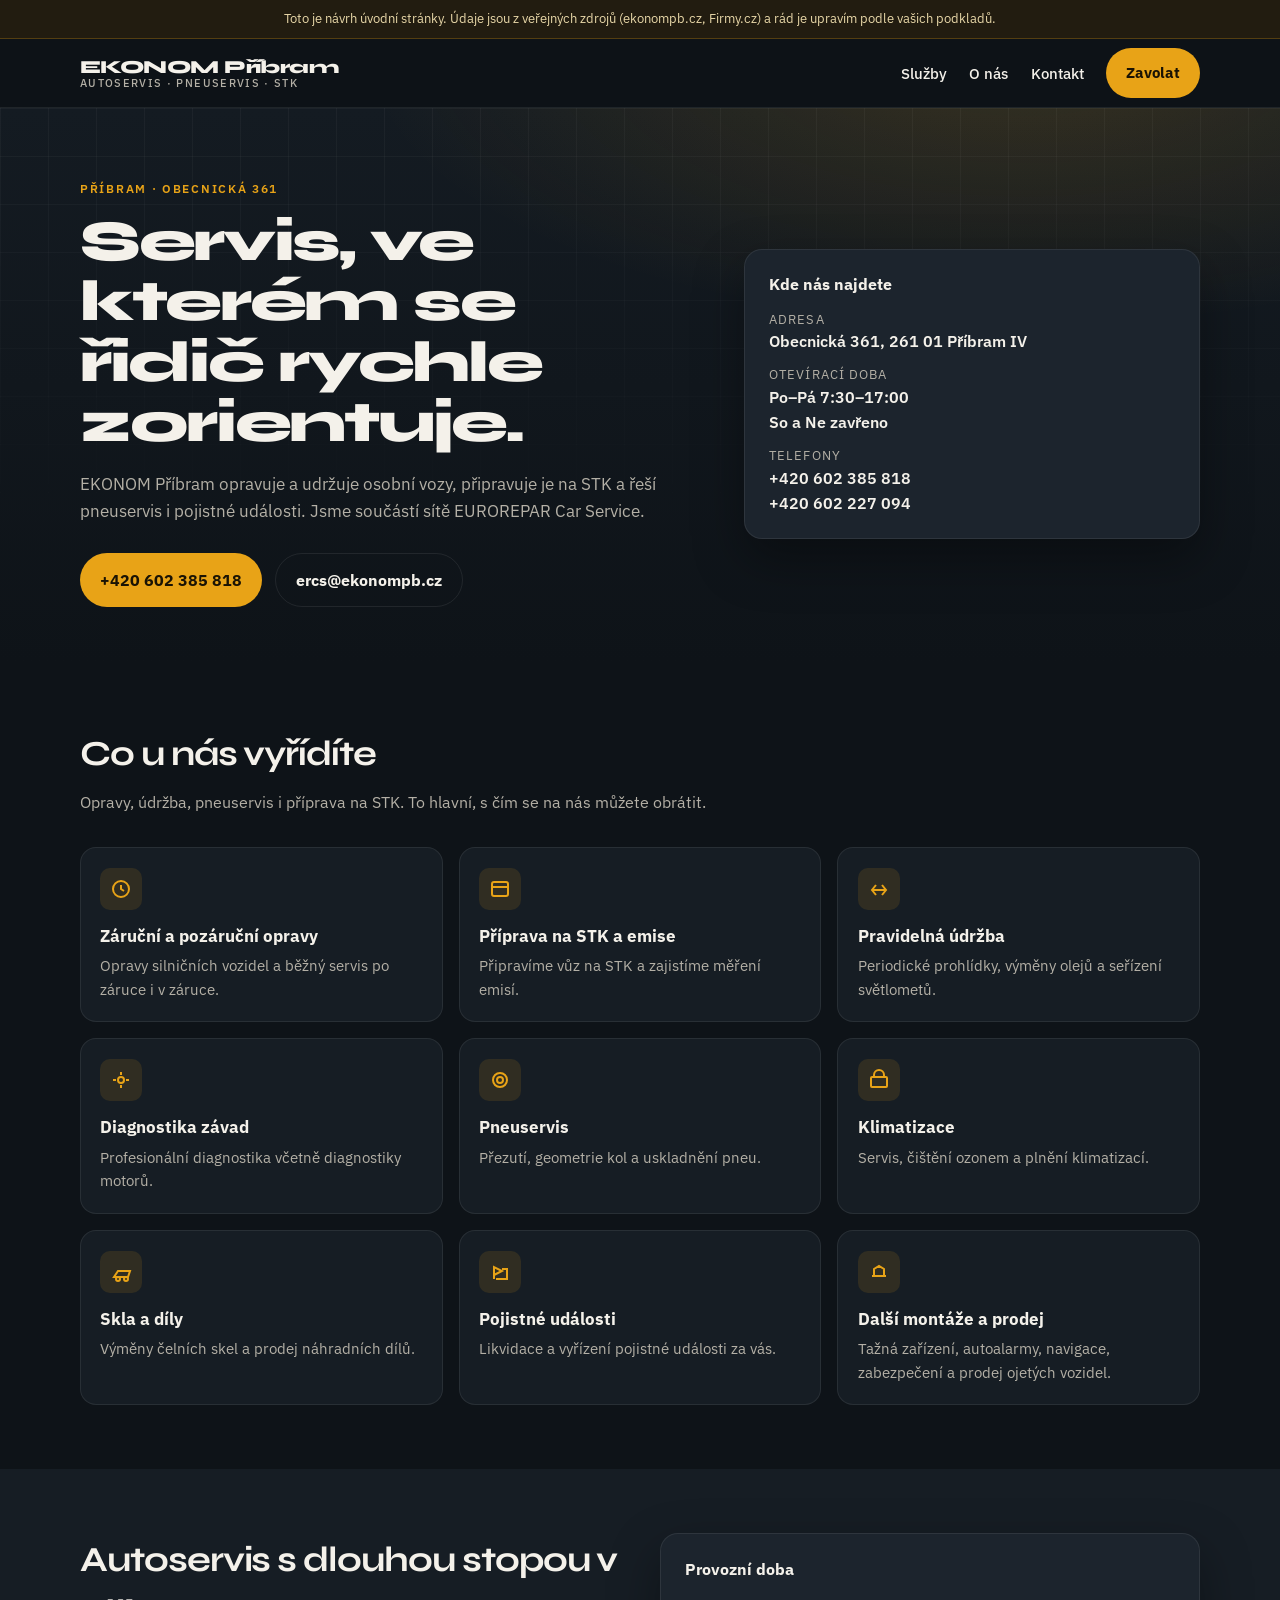
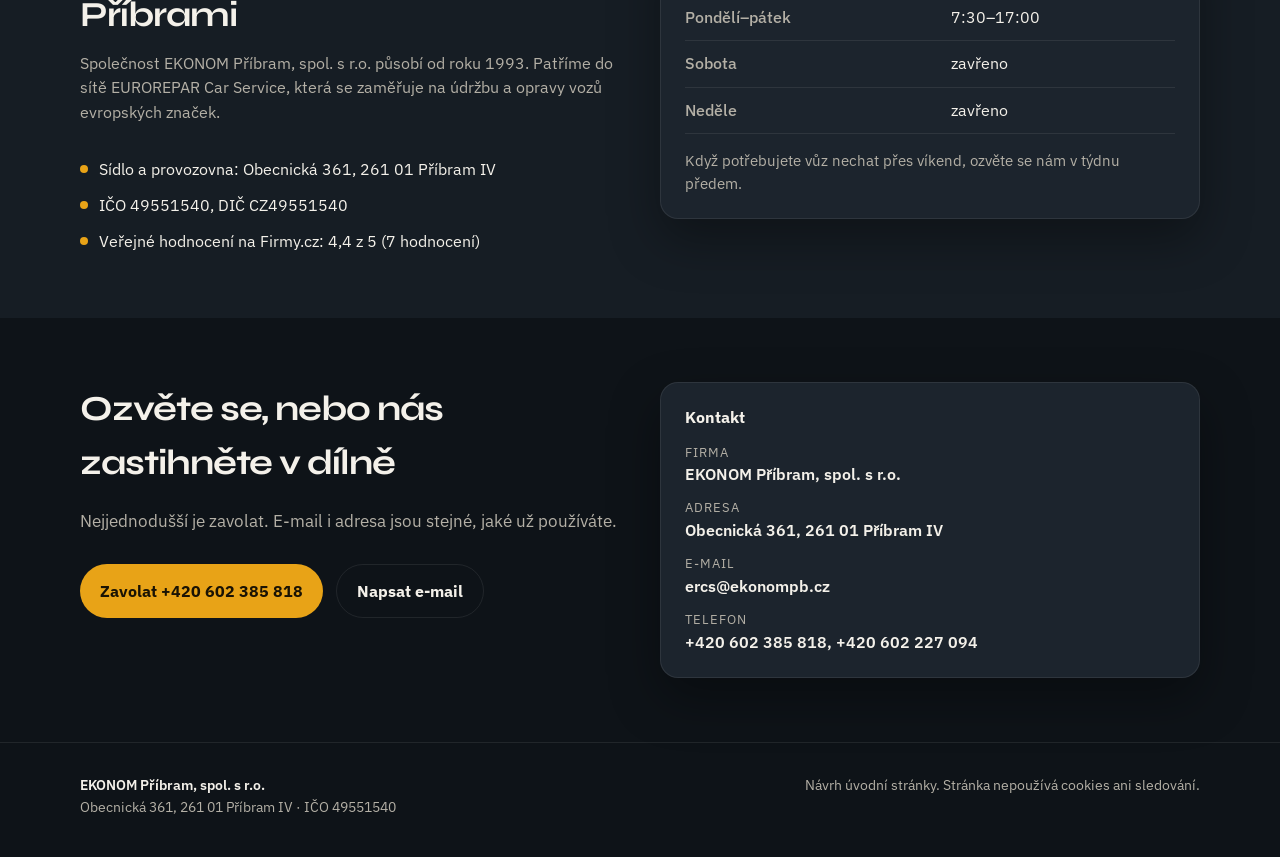
==== ukazka-ekonom/index.html @ 4148c6f1 "Přidány ukázkové úvodní stránky pro EKONOM Příbram, Zmrzlinu U Šutráku a cukrárnu U Marcely." ====
<!DOCTYPE html>
<html lang="cs">
<head>
  <meta charset="utf-8">
  <meta name="viewport" content="width=device-width, initial-scale=1">
  <meta name="robots" content="noindex, nofollow">
  <meta name="description" content="EKONOM Příbram, spol. s r.o. — autoservis, pneuservis a příprava na STK v Příbrami. Součást sítě EUROREPAR Car Service.">
  <title>EKONOM Příbram — autoservis a pneuservis</title>
  <link rel="icon" href="data:image/svg+xml,%3Csvg xmlns='http://www.w3.org/2000/svg' viewBox='0 0 32 32'%3E%3Crect width='32' height='32' rx='6' fill='%23101418'/%3E%3Cpath d='M8 20h16l-2-7H10l-2 7zm6-11h4v3h-4z' fill='%23e8a317'/%3E%3C/svg%3E">
  <link rel="preconnect" href="https://fonts.googleapis.com">
  <link rel="preconnect" href="https://fonts.gstatic.com" crossorigin>
  <link href="https://fonts.googleapis.com/css2?family=IBM+Plex+Sans:wght@400;500;600;700&family=Syne:wght@600;700;800&display=swap" rel="stylesheet">
  <style>
    :root {
      --bg: #0e1318;
      --bg-2: #161d24;
      --card: #1c242d;
      --line: rgba(255,255,255,.08);
      --text: #f4f1ea;
      --muted: #b4b0a6;
      --accent: #e8a317;
      --accent-ink: #1a1304;
      --ok: #8fcdb0;
      --radius: 18px;
      --shadow: 0 20px 50px rgba(0,0,0,.35);
    }
    * { box-sizing: border-box; margin: 0; padding: 0; }
    html { scroll-behavior: smooth; }
    body {
      font-family: "IBM Plex Sans", system-ui, sans-serif;
      background: var(--bg);
      color: var(--text);
      line-height: 1.55;
      min-height: 100vh;
    }
    img, svg { display: block; max-width: 100%; }
    a { color: var(--accent); }
    .wrap { width: min(1120px, calc(100% - 32px)); margin-inline: auto; }
    .note {
      background: #221c10;
      color: #e8d7a8;
      font-size: .82rem;
      text-align: center;
      padding: .55rem 1rem;
      border-bottom: 1px solid rgba(232,163,23,.25);
    }
    header {
      position: sticky; top: 0; z-index: 20;
      background: rgba(14,19,24,.92);
      backdrop-filter: blur(12px);
      border-bottom: 1px solid var(--line);
    }
    .head {
      display: flex; align-items: center; justify-content: space-between;
      gap: 1rem; min-height: 68px;
    }
    .logo {
      color: var(--text); text-decoration: none; font-family: Syne, sans-serif;
      font-weight: 800; letter-spacing: -.03em; font-size: 1.15rem; line-height: 1.1;
    }
    .logo span { display: block; font-family: "IBM Plex Sans", sans-serif; font-weight: 500; font-size: .7rem; letter-spacing: .12em; text-transform: uppercase; color: var(--muted); }
    #nav-toggle { position: absolute; width: 1px; height: 1px; overflow: hidden; clip: rect(0 0 0 0); }
    .burger {
      display: none; width: 44px; height: 44px; place-items: center; cursor: pointer;
      border: 1px solid var(--line); border-radius: 10px;
    }
    .burger i, .burger i::before, .burger i::after {
      display: block; width: 18px; height: 2px; background: var(--text); position: relative; border-radius: 1px;
    }
    .burger i::before, .burger i::after { content: ""; position: absolute; left: 0; }
    .burger i::before { top: -6px; } .burger i::after { top: 6px; }
    nav ul { display: flex; gap: 1.4rem; list-style: none; align-items: center; }
    nav a { color: var(--text); text-decoration: none; font-weight: 500; font-size: .95rem; }
    nav a:hover, nav a:focus-visible { color: var(--accent); }
    .btn {
      display: inline-flex; align-items: center; justify-content: center;
      background: var(--accent); color: var(--accent-ink); font-weight: 700;
      text-decoration: none; border-radius: 999px; padding: .85rem 1.25rem;
      min-height: 44px;
    }
    .btn:hover { filter: brightness(1.05); }
    .btn-ghost {
      background: transparent; color: var(--text);
      border: 1px solid var(--line);
    }
    .hero {
      position: relative; overflow: hidden;
      padding: 4.5rem 0 3.5rem;
      background:
        radial-gradient(1200px 500px at 80% -10%, rgba(232,163,23,.16), transparent 55%),
        linear-gradient(180deg, #141b22, var(--bg));
    }
    .hero::before {
      content: ""; position: absolute; inset: 0;
      background-image: linear-gradient(var(--line) 1px, transparent 1px), linear-gradient(90deg, var(--line) 1px, transparent 1px);
      background-size: 48px 48px; mask-image: linear-gradient(180deg, rgba(0,0,0,.5), transparent 80%);
      pointer-events: none;
    }
    .hero-grid { display: grid; grid-template-columns: 1.15fr .85fr; gap: 3rem; align-items: center; position: relative; }
    .kicker { color: var(--accent); font-weight: 600; letter-spacing: .14em; text-transform: uppercase; font-size: .76rem; margin-bottom: .8rem; }
    h1 { font-family: Syne, sans-serif; font-weight: 800; font-size: clamp(2.1rem, 5vw, 3.6rem); letter-spacing: -.04em; line-height: 1.05; }
    .lead { margin: 1.1rem 0 1.8rem; color: var(--muted); font-size: 1.08rem; max-width: 38rem; }
    .hero-cta { display: flex; flex-wrap: wrap; gap: .8rem; }
    .panel {
      background: var(--card); border: 1px solid var(--line); border-radius: var(--radius);
      padding: 1.4rem 1.5rem; box-shadow: var(--shadow);
    }
    .panel h2 { font-size: 1rem; margin-bottom: .8rem; }
    .panel dl { display: grid; gap: .7rem; }
    .panel dt { color: var(--muted); font-size: .8rem; text-transform: uppercase; letter-spacing: .08em; }
    .panel dd { font-weight: 600; }
    .panel a { color: var(--text); text-decoration: none; }
    .panel a:hover { color: var(--accent); }
    section { padding: 4rem 0; }
    .sec-title { font-family: Syne, sans-serif; font-size: clamp(1.6rem, 3vw, 2.2rem); letter-spacing: -.03em; margin-bottom: .5rem; }
    .sec-intro { color: var(--muted); max-width: 40rem; margin-bottom: 2rem; }
    .cards { display: grid; grid-template-columns: repeat(3, 1fr); gap: 1rem; }
    .card {
      background: var(--bg-2); border: 1px solid var(--line); border-radius: 16px; padding: 1.25rem 1.2rem;
    }
    .card h3 { font-size: 1.05rem; margin-bottom: .35rem; }
    .card p { color: var(--muted); font-size: .95rem; }
    .icon {
      width: 42px; height: 42px; border-radius: 10px; margin-bottom: .8rem;
      display: grid; place-items: center; background: rgba(232,163,23,.12); color: var(--accent);
    }
    .split { display: grid; grid-template-columns: 1fr 1fr; gap: 2.5rem; align-items: start; }
    .facts { list-style: none; display: grid; gap: .7rem; margin-top: 1.2rem; }
    .facts li { display: flex; gap: .7rem; align-items: flex-start; }
    .facts li::before { content: ""; width: 8px; height: 8px; margin-top: .5rem; border-radius: 50%; background: var(--accent); flex: none; }
    .hours { width: 100%; border-collapse: collapse; }
    .hours th, .hours td { text-align: left; padding: .65rem 0; border-bottom: 1px solid var(--line); }
    .hours th { font-weight: 500; color: var(--muted); }
    footer { border-top: 1px solid var(--line); padding: 2rem 0 2.4rem; color: var(--muted); font-size: .88rem; }
    footer strong { color: var(--text); font-weight: 600; }
    .foot { display: flex; flex-wrap: wrap; justify-content: space-between; gap: 1rem; }
    @media (max-width: 840px) {
      .hero-grid, .cards, .split { grid-template-columns: 1fr; }
      .burger { display: grid; }
      nav {
        display: none; position: absolute; left: 0; right: 0; top: 68px;
        background: #12181e; border-bottom: 1px solid var(--line); padding: 1rem 16px 1.2rem;
      }
      nav ul { flex-direction: column; align-items: stretch; gap: .4rem; }
      nav a { display: block; padding: .7rem .4rem; }
      #nav-toggle:checked ~ nav { display: block; }
      .hero { padding: 2.6rem 0 2.2rem; }
    }
    @media (prefers-reduced-motion: reduce) { html { scroll-behavior: auto; } }
  </style>
</head>
<body>
  <p class="note">Toto je návrh úvodní stránky. Údaje jsou z veřejných zdrojů (ekonompb.cz, Firmy.cz) a rád je upravím podle vašich podkladů.</p>
  <header>
    <div class="wrap head">
      <a class="logo" href="#uvod">EKONOM Příbram<span>Autoservis · Pneuservis · STK</span></a>
      <input type="checkbox" id="nav-toggle">
      <label class="burger" for="nav-toggle" aria-label="Otevřít menu"><i></i></label>
      <nav aria-label="Hlavní menu">
        <ul>
          <li><a href="#sluzby">Služby</a></li>
          <li><a href="#o-nas">O nás</a></li>
          <li><a href="#kontakt">Kontakt</a></li>
          <li><a class="btn" href="tel:+420602385818">Zavolat</a></li>
        </ul>
      </nav>
    </div>
  </header>

  <main>
    <section class="hero" id="uvod">
      <div class="wrap hero-grid">
        <div>
          <p class="kicker">Příbram · Obecnická 361</p>
          <h1>Servis, ve kterém se řidič rychle zorientuje.</h1>
          <p class="lead">EKONOM Příbram opravuje a udržuje osobní vozy, připravuje je na STK a řeší pneuservis i pojistné události. Jsme součástí sítě EUROREPAR Car Service.</p>
          <div class="hero-cta">
            <a class="btn" href="tel:+420602385818">+420 602 385 818</a>
            <a class="btn btn-ghost" href="mailto:ercs@ekonompb.cz">ercs@ekonompb.cz</a>
          </div>
        </div>
        <aside class="panel" aria-label="Rychlý kontakt">
          <h2>Kde nás najdete</h2>
          <dl>
            <div>
              <dt>Adresa</dt>
              <dd><a href="https://mapy.cz/zakladni?q=Obecnick%C3%A1%20361%2C%20261%2001%20P%C5%99%C3%ADbram" rel="noopener noreferrer" target="_blank">Obecnická 361, 261 01 Příbram IV</a></dd>
            </div>
            <div>
              <dt>Otevírací doba</dt>
              <dd>Po–Pá 7:30–17:00<br>So a Ne zavřeno</dd>
            </div>
            <div>
              <dt>Telefony</dt>
              <dd><a href="tel:+420602385818">+420 602 385 818</a><br><a href="tel:+420602227094">+420 602 227 094</a></dd>
            </div>
          </dl>
        </aside>
      </div>
    </section>

    <section id="sluzby">
      <div class="wrap">
        <h2 class="sec-title">Co u nás vyřídíte</h2>
        <p class="sec-intro">Opravy, údržba, pneuservis i příprava na STK. To hlavní, s čím se na nás můžete obrátit.</p>
        <div class="cards">
          <article class="card"><div class="icon" aria-hidden="true"><svg width="22" height="22" fill="none" stroke="currentColor" stroke-width="2"><circle cx="11" cy="11" r="8"/><path d="M11 7v4l3 2"/></svg></div><h3>Záruční a pozáruční opravy</h3><p>Opravy silničních vozidel a běžný servis po záruce i v záruce.</p></article>
          <article class="card"><div class="icon" aria-hidden="true"><svg width="22" height="22" fill="none" stroke="currentColor" stroke-width="2"><rect x="3" y="4" width="16" height="14" rx="2"/><path d="M3 9h16"/></svg></div><h3>Příprava na STK a emise</h3><p>Připravíme vůz na STK a zajistíme měření emisí.</p></article>
          <article class="card"><div class="icon" aria-hidden="true"><svg width="22" height="22" fill="none" stroke="currentColor" stroke-width="2"><path d="M4 12h14M8 7l-4 5 4 5M14 7l4 5-4 5"/></svg></div><h3>Pravidelná údržba</h3><p>Periodické prohlídky, výměny olejů a seřízení světlometů.</p></article>
          <article class="card"><div class="icon" aria-hidden="true"><svg width="22" height="22" fill="none" stroke="currentColor" stroke-width="2"><circle cx="11" cy="11" r="3"/><path d="M11 3v3M11 16v3M3 11h3M16 11h3"/></svg></div><h3>Diagnostika závad</h3><p>Profesionální diagnostika včetně diagnostiky motorů.</p></article>
          <article class="card"><div class="icon" aria-hidden="true"><svg width="22" height="22" fill="none" stroke="currentColor" stroke-width="2"><circle cx="11" cy="11" r="7"/><circle cx="11" cy="11" r="3"/></svg></div><h3>Pneuservis</h3><p>Přezutí, geometrie kol a uskladnění pneu.</p></article>
          <article class="card"><div class="icon" aria-hidden="true"><svg width="22" height="22" fill="none" stroke="currentColor" stroke-width="2"><rect x="3" y="8" width="16" height="10" rx="1"/><path d="M6 8V6a5 5 0 0 1 10 0v2"/></svg></div><h3>Klimatizace</h3><p>Servis, čištění ozonem a plnění klimatizací.</p></article>
          <article class="card"><div class="icon" aria-hidden="true"><svg width="22" height="22" fill="none" stroke="currentColor" stroke-width="2"><path d="M4 16h14l2-6H8L4 16z"/><circle cx="8" cy="18" r="2"/><circle cx="16" cy="18" r="2"/></svg></div><h3>Skla a díly</h3><p>Výměny čelních skel a prodej náhradních dílů.</p></article>
          <article class="card"><div class="icon" aria-hidden="true"><svg width="22" height="22" fill="none" stroke="currentColor" stroke-width="2"><path d="M5 18V6l8 4-8 4"/><path d="M13 8h5v10H7"/></svg></div><h3>Pojistné události</h3><p>Likvidace a vyřízení pojistné události za vás.</p></article>
          <article class="card"><div class="icon" aria-hidden="true"><svg width="22" height="22" fill="none" stroke="currentColor" stroke-width="2"><path d="M4 15h14M6 15V8l5-3 5 3v7"/></svg></div><h3>Další montáže a prodej</h3><p>Tažná zařízení, autoalarmy, navigace, zabezpečení a prodej ojetých vozidel.</p></article>
        </div>
      </div>
    </section>

    <section id="o-nas" style="background:var(--bg-2)">
      <div class="wrap split">
        <div>
          <h2 class="sec-title">Autoservis s dlouhou stopou v Příbrami</h2>
          <p class="sec-intro">Společnost EKONOM Příbram, spol. s r.o. působí od roku 1993. Patříme do sítě EUROREPAR Car Service, která se zaměřuje na údržbu a opravy vozů evropských značek.</p>
          <ul class="facts">
            <li>Sídlo a provozovna: Obecnická 361, 261 01 Příbram IV</li>
            <li>IČO 49551540, DIČ CZ49551540</li>
            <li>Veřejné hodnocení na Firmy.cz: 4,4 z 5 (7 hodnocení)</li>
          </ul>
        </div>
        <div class="panel">
          <h2>Provozní doba</h2>
          <table class="hours">
            <tbody>
              <tr><th>Pondělí–pátek</th><td>7:30–17:00</td></tr>
              <tr><th>Sobota</th><td>zavřeno</td></tr>
              <tr><th>Neděle</th><td>zavřeno</td></tr>
            </tbody>
          </table>
          <p style="margin-top:1rem;color:var(--muted);font-size:.92rem;">Když potřebujete vůz nechat přes víkend, ozvěte se nám v týdnu předem.</p>
        </div>
      </div>
    </section>

    <section id="kontakt">
      <div class="wrap split">
        <div>
          <h2 class="sec-title">Ozvěte se, nebo nás zastihněte v dílně</h2>
          <p class="lead">Nejjednodušší je zavolat. E-mail i adresa jsou stejné, jaké už používáte.</p>
          <div class="hero-cta">
            <a class="btn" href="tel:+420602385818">Zavolat +420 602 385 818</a>
            <a class="btn btn-ghost" href="mailto:ercs@ekonompb.cz">Napsat e-mail</a>
          </div>
        </div>
        <div class="panel">
          <h2>Kontakt</h2>
          <dl>
            <div><dt>Firma</dt><dd>EKONOM Příbram, spol. s r.o.</dd></div>
            <div><dt>Adresa</dt><dd><a href="https://mapy.cz/zakladni?q=Obecnick%C3%A1%20361%2C%20261%2001%20P%C5%99%C3%ADbram" rel="noopener noreferrer" target="_blank">Obecnická 361, 261 01 Příbram IV</a></dd></div>
            <div><dt>E-mail</dt><dd><a href="mailto:ercs@ekonompb.cz">ercs@ekonompb.cz</a></dd></div>
            <div><dt>Telefon</dt><dd><a href="tel:+420602385818">+420 602 385 818</a>, <a href="tel:+420602227094">+420 602 227 094</a></dd></div>
          </dl>
        </div>
      </div>
    </section>
  </main>

  <footer>
    <div class="wrap foot">
      <p><strong>EKONOM Příbram, spol. s r.o.</strong><br>Obecnická 361, 261 01 Příbram IV · IČO 49551540</p>
      <p>Návrh úvodní stránky. Stránka nepoužívá cookies ani sledování.</p>
    </div>
  </footer>
</body>
</html>
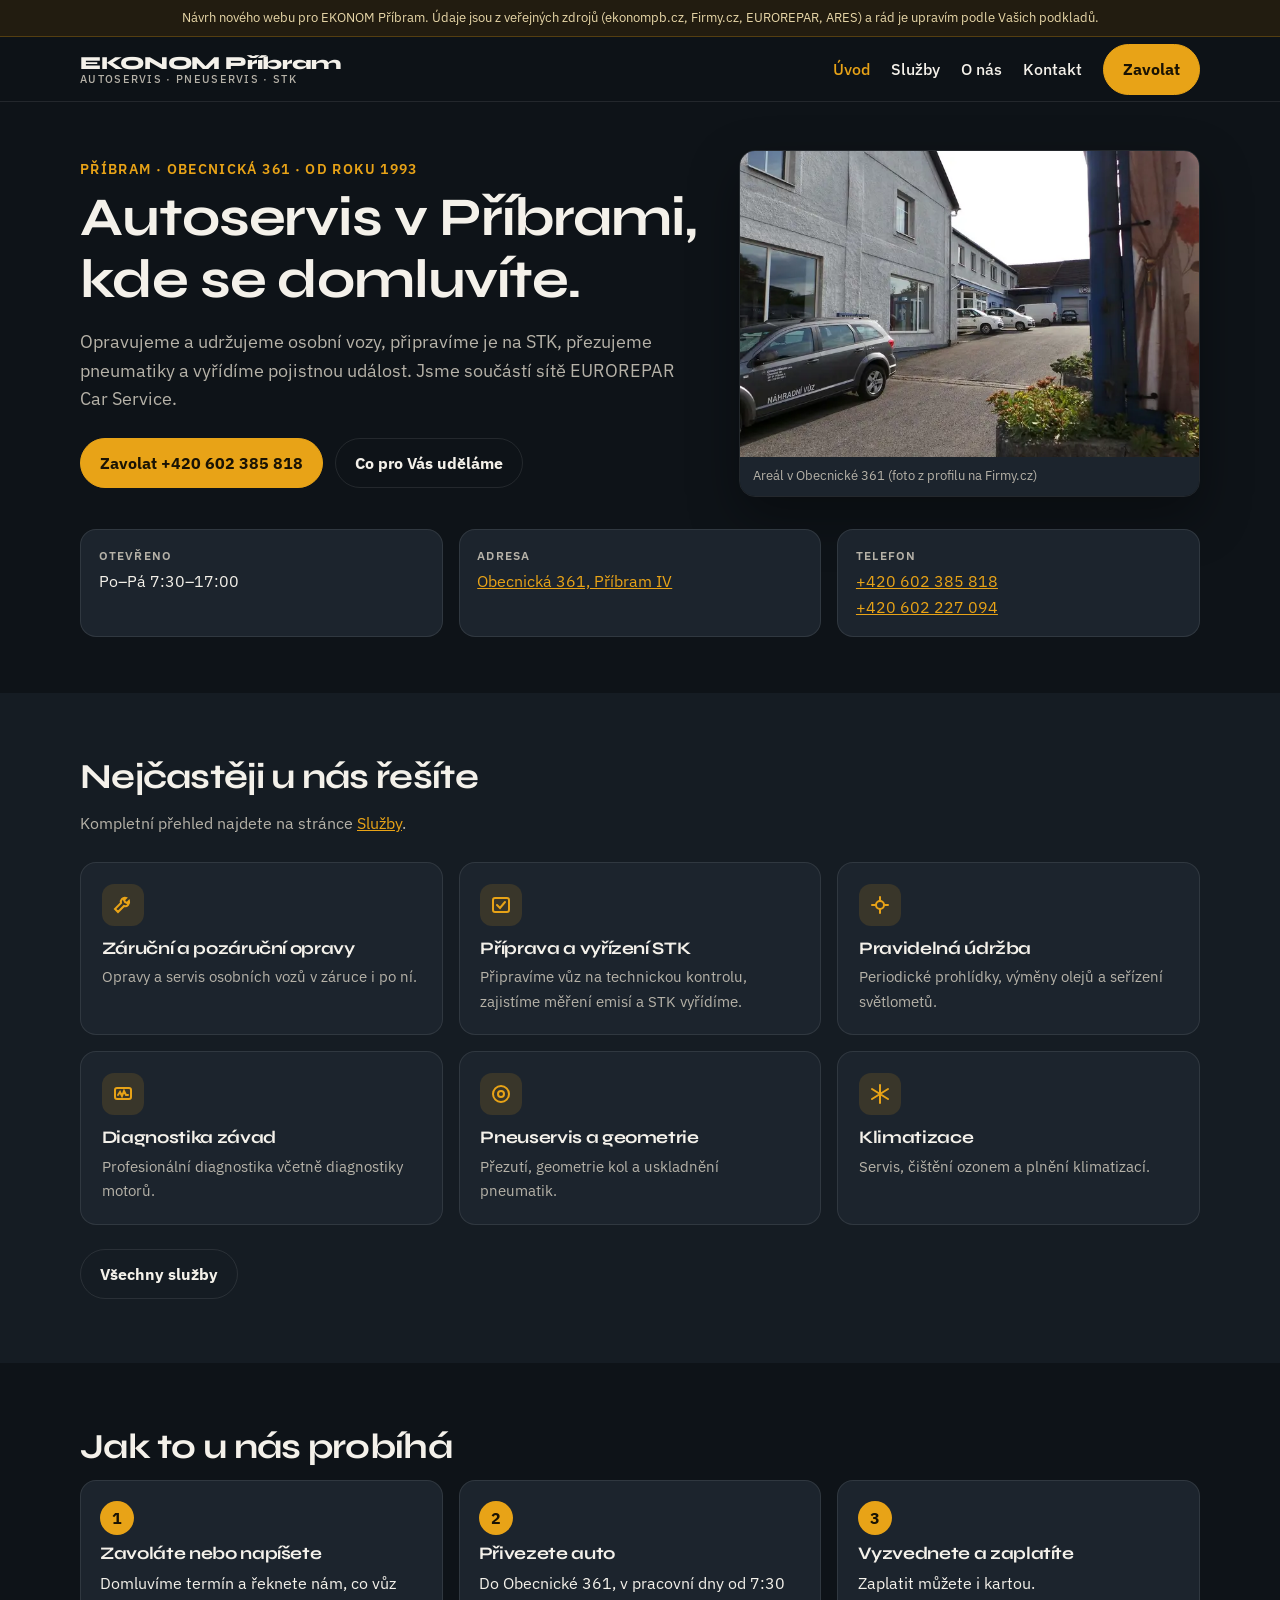
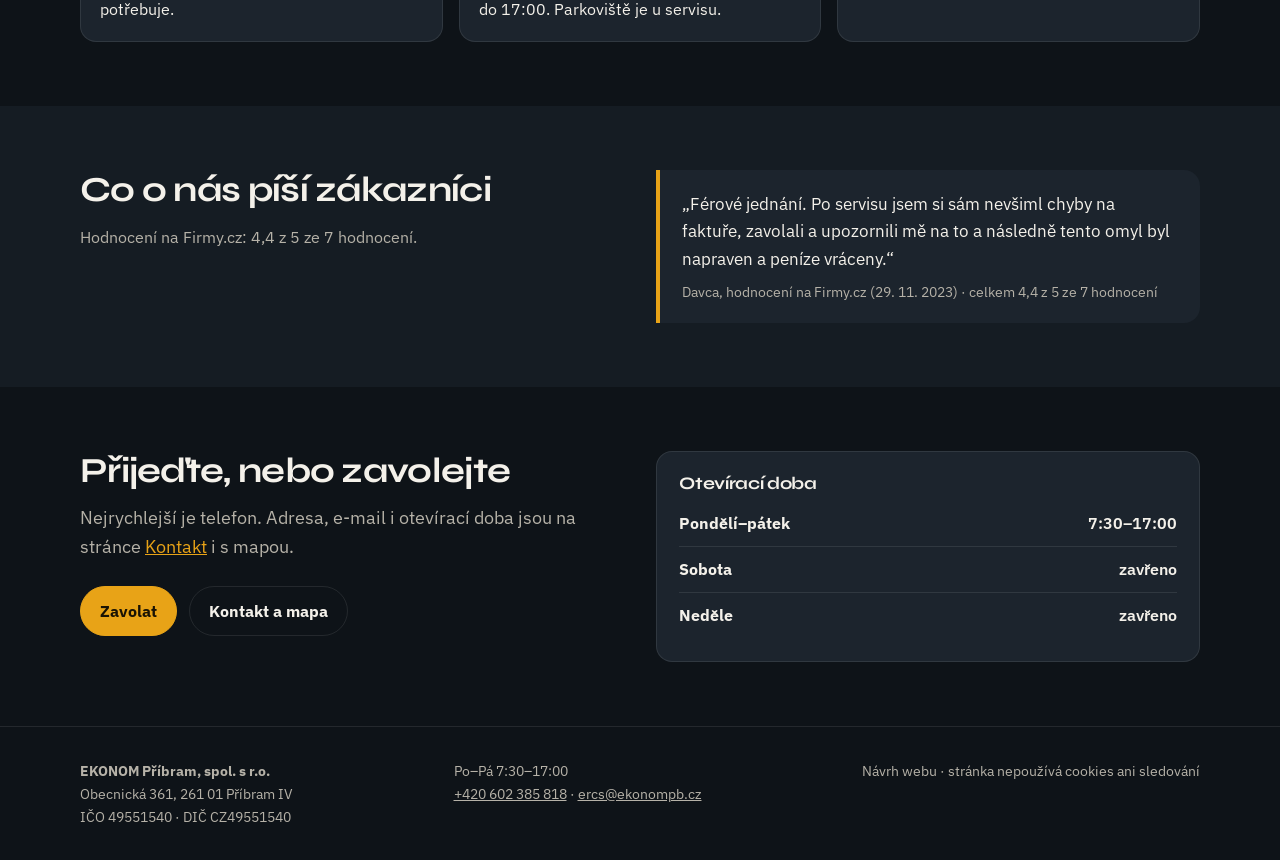
==== commit a85fbd3f: "Ukázka EKONOM Příbram rozšířena na celý web (úvod, služby, o nás, kontakt s mapou)" ====
--- a/ukazka-ekonom/index.html
+++ b/ukazka-ekonom/index.html
@@ -1,275 +1,75 @@
 <!DOCTYPE html>
 <html lang="cs">
 <head>
-  <meta charset="utf-8">
-  <meta name="viewport" content="width=device-width, initial-scale=1">
-  <meta name="robots" content="noindex, nofollow">
-  <meta name="description" content="EKONOM Příbram, spol. s r.o. — autoservis, pneuservis a příprava na STK v Příbrami. Součást sítě EUROREPAR Car Service.">
-  <title>EKONOM Příbram — autoservis a pneuservis</title>
-  <link rel="icon" href="data:image/svg+xml,%3Csvg xmlns='http://www.w3.org/2000/svg' viewBox='0 0 32 32'%3E%3Crect width='32' height='32' rx='6' fill='%23101418'/%3E%3Cpath d='M8 20h16l-2-7H10l-2 7zm6-11h4v3h-4z' fill='%23e8a317'/%3E%3C/svg%3E">
-  <link rel="preconnect" href="https://fonts.googleapis.com">
-  <link rel="preconnect" href="https://fonts.gstatic.com" crossorigin>
-  <link href="https://fonts.googleapis.com/css2?family=IBM+Plex+Sans:wght@400;500;600;700&family=Syne:wght@600;700;800&display=swap" rel="stylesheet">
-  <style>
-    :root {
-      --bg: #0e1318;
-      --bg-2: #161d24;
-      --card: #1c242d;
-      --line: rgba(255,255,255,.08);
-      --text: #f4f1ea;
-      --muted: #b4b0a6;
-      --accent: #e8a317;
-      --accent-ink: #1a1304;
-      --ok: #8fcdb0;
-      --radius: 18px;
-      --shadow: 0 20px 50px rgba(0,0,0,.35);
-    }
-    * { box-sizing: border-box; margin: 0; padding: 0; }
-    html { scroll-behavior: smooth; }
-    body {
-      font-family: "IBM Plex Sans", system-ui, sans-serif;
-      background: var(--bg);
-      color: var(--text);
-      line-height: 1.55;
-      min-height: 100vh;
-    }
-    img, svg { display: block; max-width: 100%; }
-    a { color: var(--accent); }
-    .wrap { width: min(1120px, calc(100% - 32px)); margin-inline: auto; }
-    .note {
-      background: #221c10;
-      color: #e8d7a8;
-      font-size: .82rem;
-      text-align: center;
-      padding: .55rem 1rem;
-      border-bottom: 1px solid rgba(232,163,23,.25);
-    }
-    header {
-      position: sticky; top: 0; z-index: 20;
-      background: rgba(14,19,24,.92);
-      backdrop-filter: blur(12px);
-      border-bottom: 1px solid var(--line);
-    }
-    .head {
-      display: flex; align-items: center; justify-content: space-between;
-      gap: 1rem; min-height: 68px;
-    }
-    .logo {
-      color: var(--text); text-decoration: none; font-family: Syne, sans-serif;
-      font-weight: 800; letter-spacing: -.03em; font-size: 1.15rem; line-height: 1.1;
-    }
-    .logo span { display: block; font-family: "IBM Plex Sans", sans-serif; font-weight: 500; font-size: .7rem; letter-spacing: .12em; text-transform: uppercase; color: var(--muted); }
-    #nav-toggle { position: absolute; width: 1px; height: 1px; overflow: hidden; clip: rect(0 0 0 0); }
-    .burger {
-      display: none; width: 44px; height: 44px; place-items: center; cursor: pointer;
-      border: 1px solid var(--line); border-radius: 10px;
-    }
-    .burger i, .burger i::before, .burger i::after {
-      display: block; width: 18px; height: 2px; background: var(--text); position: relative; border-radius: 1px;
-    }
-    .burger i::before, .burger i::after { content: ""; position: absolute; left: 0; }
-    .burger i::before { top: -6px; } .burger i::after { top: 6px; }
-    nav ul { display: flex; gap: 1.4rem; list-style: none; align-items: center; }
-    nav a { color: var(--text); text-decoration: none; font-weight: 500; font-size: .95rem; }
-    nav a:hover, nav a:focus-visible { color: var(--accent); }
-    .btn {
-      display: inline-flex; align-items: center; justify-content: center;
-      background: var(--accent); color: var(--accent-ink); font-weight: 700;
-      text-decoration: none; border-radius: 999px; padding: .85rem 1.25rem;
-      min-height: 44px;
-    }
-    .btn:hover { filter: brightness(1.05); }
-    .btn-ghost {
-      background: transparent; color: var(--text);
-      border: 1px solid var(--line);
-    }
-    .hero {
-      position: relative; overflow: hidden;
-      padding: 4.5rem 0 3.5rem;
-      background:
-        radial-gradient(1200px 500px at 80% -10%, rgba(232,163,23,.16), transparent 55%),
-        linear-gradient(180deg, #141b22, var(--bg));
-    }
-    .hero::before {
-      content: ""; position: absolute; inset: 0;
-      background-image: linear-gradient(var(--line) 1px, transparent 1px), linear-gradient(90deg, var(--line) 1px, transparent 1px);
-      background-size: 48px 48px; mask-image: linear-gradient(180deg, rgba(0,0,0,.5), transparent 80%);
-      pointer-events: none;
-    }
-    .hero-grid { display: grid; grid-template-columns: 1.15fr .85fr; gap: 3rem; align-items: center; position: relative; }
-    .kicker { color: var(--accent); font-weight: 600; letter-spacing: .14em; text-transform: uppercase; font-size: .76rem; margin-bottom: .8rem; }
-    h1 { font-family: Syne, sans-serif; font-weight: 800; font-size: clamp(2.1rem, 5vw, 3.6rem); letter-spacing: -.04em; line-height: 1.05; }
-    .lead { margin: 1.1rem 0 1.8rem; color: var(--muted); font-size: 1.08rem; max-width: 38rem; }
-    .hero-cta { display: flex; flex-wrap: wrap; gap: .8rem; }
-    .panel {
-      background: var(--card); border: 1px solid var(--line); border-radius: var(--radius);
-      padding: 1.4rem 1.5rem; box-shadow: var(--shadow);
-    }
-    .panel h2 { font-size: 1rem; margin-bottom: .8rem; }
-    .panel dl { display: grid; gap: .7rem; }
-    .panel dt { color: var(--muted); font-size: .8rem; text-transform: uppercase; letter-spacing: .08em; }
-    .panel dd { font-weight: 600; }
-    .panel a { color: var(--text); text-decoration: none; }
-    .panel a:hover { color: var(--accent); }
-    section { padding: 4rem 0; }
-    .sec-title { font-family: Syne, sans-serif; font-size: clamp(1.6rem, 3vw, 2.2rem); letter-spacing: -.03em; margin-bottom: .5rem; }
-    .sec-intro { color: var(--muted); max-width: 40rem; margin-bottom: 2rem; }
-    .cards { display: grid; grid-template-columns: repeat(3, 1fr); gap: 1rem; }
-    .card {
-      background: var(--bg-2); border: 1px solid var(--line); border-radius: 16px; padding: 1.25rem 1.2rem;
-    }
-    .card h3 { font-size: 1.05rem; margin-bottom: .35rem; }
-    .card p { color: var(--muted); font-size: .95rem; }
-    .icon {
-      width: 42px; height: 42px; border-radius: 10px; margin-bottom: .8rem;
-      display: grid; place-items: center; background: rgba(232,163,23,.12); color: var(--accent);
-    }
-    .split { display: grid; grid-template-columns: 1fr 1fr; gap: 2.5rem; align-items: start; }
-    .facts { list-style: none; display: grid; gap: .7rem; margin-top: 1.2rem; }
-    .facts li { display: flex; gap: .7rem; align-items: flex-start; }
-    .facts li::before { content: ""; width: 8px; height: 8px; margin-top: .5rem; border-radius: 50%; background: var(--accent); flex: none; }
-    .hours { width: 100%; border-collapse: collapse; }
-    .hours th, .hours td { text-align: left; padding: .65rem 0; border-bottom: 1px solid var(--line); }
-    .hours th { font-weight: 500; color: var(--muted); }
-    footer { border-top: 1px solid var(--line); padding: 2rem 0 2.4rem; color: var(--muted); font-size: .88rem; }
-    footer strong { color: var(--text); font-weight: 600; }
-    .foot { display: flex; flex-wrap: wrap; justify-content: space-between; gap: 1rem; }
-    @media (max-width: 840px) {
-      .hero-grid, .cards, .split { grid-template-columns: 1fr; }
-      .burger { display: grid; }
-      nav {
-        display: none; position: absolute; left: 0; right: 0; top: 68px;
-        background: #12181e; border-bottom: 1px solid var(--line); padding: 1rem 16px 1.2rem;
-      }
-      nav ul { flex-direction: column; align-items: stretch; gap: .4rem; }
-      nav a { display: block; padding: .7rem .4rem; }
-      #nav-toggle:checked ~ nav { display: block; }
-      .hero { padding: 2.6rem 0 2.2rem; }
-    }
-    @media (prefers-reduced-motion: reduce) { html { scroll-behavior: auto; } }
-  </style>
+<meta charset="utf-8">
+<meta name="viewport" content="width=device-width, initial-scale=1">
+<meta name="robots" content="noindex, nofollow">
+<meta name="theme-color" content="#0e1318">
+<title>EKONOM Příbram — autoservis, pneuservis a STK v Příbrami</title>
+<meta name="description" content="EKONOM Příbram, spol. s r.o. — autoservis, pneuservis, příprava na STK a pojistné události v Obecnické 361 v Příbrami. Člen sítě EUROREPAR Car Service.">
+<link rel="icon" href="data:image/svg+xml,%3Csvg xmlns='http://www.w3.org/2000/svg' viewBox='0 0 32 32'%3E%3Crect width='32' height='32' rx='6' fill='%23101418'/%3E%3Cpath d='M8 20h16l-2-7H10l-2 7zm6-11h4v3h-4z' fill='%23e8a317'/%3E%3C/svg%3E">
+<link rel="preconnect" href="https://fonts.googleapis.com">
+<link rel="preconnect" href="https://fonts.gstatic.com" crossorigin>
+<link href="https://fonts.googleapis.com/css2?family=IBM+Plex+Sans:wght@400;500;600;700&family=Syne:wght@700;800&display=swap" rel="stylesheet">
+<link rel="stylesheet" href="style.css">
 </head>
 <body>
-  <p class="note">Toto je návrh úvodní stránky. Údaje jsou z veřejných zdrojů (ekonompb.cz, Firmy.cz) a rád je upravím podle vašich podkladů.</p>
-  <header>
-    <div class="wrap head">
-      <a class="logo" href="#uvod">EKONOM Příbram<span>Autoservis · Pneuservis · STK</span></a>
-      <input type="checkbox" id="nav-toggle">
-      <label class="burger" for="nav-toggle" aria-label="Otevřít menu"><i></i></label>
-      <nav aria-label="Hlavní menu">
-        <ul>
-          <li><a href="#sluzby">Služby</a></li>
-          <li><a href="#o-nas">O nás</a></li>
-          <li><a href="#kontakt">Kontakt</a></li>
-          <li><a class="btn" href="tel:+420602385818">Zavolat</a></li>
-        </ul>
-      </nav>
-    </div>
-  </header>
+<p class="note">Návrh nového webu pro EKONOM Příbram. Údaje jsou z veřejných zdrojů (ekonompb.cz, Firmy.cz, EUROREPAR, ARES) a rád je upravím podle Vašich podkladů.</p>
+<header>
+<div class="wrap head">
+<a class="logo" href="index.html">EKONOM Příbram<span>Autoservis · Pneuservis · STK</span></a>
+<input type="checkbox" id="nt" aria-label="Menu">
+<label class="burger" for="nt" aria-label="Otevřít menu"><i></i></label>
+<nav aria-label="Hlavní menu"><ul><li><a href="index.html" aria-current="page">Úvod</a></li><li><a href="sluzby.html">Služby</a></li><li><a href="o-nas.html">O nás</a></li><li><a href="kontakt.html">Kontakt</a></li><li><a class="btn" href="tel:+420602385818">Zavolat</a></li></ul></nav>
+</div>
+</header>
+<main>
 
-  <main>
-    <section class="hero" id="uvod">
-      <div class="wrap hero-grid">
-        <div>
-          <p class="kicker">Příbram · Obecnická 361</p>
-          <h1>Servis, ve kterém se řidič rychle zorientuje.</h1>
-          <p class="lead">EKONOM Příbram opravuje a udržuje osobní vozy, připravuje je na STK a řeší pneuservis i pojistné události. Jsme součástí sítě EUROREPAR Car Service.</p>
-          <div class="hero-cta">
-            <a class="btn" href="tel:+420602385818">+420 602 385 818</a>
-            <a class="btn btn-ghost" href="mailto:ercs@ekonompb.cz">ercs@ekonompb.cz</a>
-          </div>
-        </div>
-        <aside class="panel" aria-label="Rychlý kontakt">
-          <h2>Kde nás najdete</h2>
-          <dl>
-            <div>
-              <dt>Adresa</dt>
-              <dd><a href="https://mapy.cz/zakladni?q=Obecnick%C3%A1%20361%2C%20261%2001%20P%C5%99%C3%ADbram" rel="noopener noreferrer" target="_blank">Obecnická 361, 261 01 Příbram IV</a></dd>
-            </div>
-            <div>
-              <dt>Otevírací doba</dt>
-              <dd>Po–Pá 7:30–17:00<br>So a Ne zavřeno</dd>
-            </div>
-            <div>
-              <dt>Telefony</dt>
-              <dd><a href="tel:+420602385818">+420 602 385 818</a><br><a href="tel:+420602227094">+420 602 227 094</a></dd>
-            </div>
-          </dl>
-        </aside>
-      </div>
-    </section>
-
-    <section id="sluzby">
-      <div class="wrap">
-        <h2 class="sec-title">Co u nás vyřídíte</h2>
-        <p class="sec-intro">Opravy, údržba, pneuservis i příprava na STK. To hlavní, s čím se na nás můžete obrátit.</p>
-        <div class="cards">
-          <article class="card"><div class="icon" aria-hidden="true"><svg width="22" height="22" fill="none" stroke="currentColor" stroke-width="2"><circle cx="11" cy="11" r="8"/><path d="M11 7v4l3 2"/></svg></div><h3>Záruční a pozáruční opravy</h3><p>Opravy silničních vozidel a běžný servis po záruce i v záruce.</p></article>
-          <article class="card"><div class="icon" aria-hidden="true"><svg width="22" height="22" fill="none" stroke="currentColor" stroke-width="2"><rect x="3" y="4" width="16" height="14" rx="2"/><path d="M3 9h16"/></svg></div><h3>Příprava na STK a emise</h3><p>Připravíme vůz na STK a zajistíme měření emisí.</p></article>
-          <article class="card"><div class="icon" aria-hidden="true"><svg width="22" height="22" fill="none" stroke="currentColor" stroke-width="2"><path d="M4 12h14M8 7l-4 5 4 5M14 7l4 5-4 5"/></svg></div><h3>Pravidelná údržba</h3><p>Periodické prohlídky, výměny olejů a seřízení světlometů.</p></article>
-          <article class="card"><div class="icon" aria-hidden="true"><svg width="22" height="22" fill="none" stroke="currentColor" stroke-width="2"><circle cx="11" cy="11" r="3"/><path d="M11 3v3M11 16v3M3 11h3M16 11h3"/></svg></div><h3>Diagnostika závad</h3><p>Profesionální diagnostika včetně diagnostiky motorů.</p></article>
-          <article class="card"><div class="icon" aria-hidden="true"><svg width="22" height="22" fill="none" stroke="currentColor" stroke-width="2"><circle cx="11" cy="11" r="7"/><circle cx="11" cy="11" r="3"/></svg></div><h3>Pneuservis</h3><p>Přezutí, geometrie kol a uskladnění pneu.</p></article>
-          <article class="card"><div class="icon" aria-hidden="true"><svg width="22" height="22" fill="none" stroke="currentColor" stroke-width="2"><rect x="3" y="8" width="16" height="10" rx="1"/><path d="M6 8V6a5 5 0 0 1 10 0v2"/></svg></div><h3>Klimatizace</h3><p>Servis, čištění ozonem a plnění klimatizací.</p></article>
-          <article class="card"><div class="icon" aria-hidden="true"><svg width="22" height="22" fill="none" stroke="currentColor" stroke-width="2"><path d="M4 16h14l2-6H8L4 16z"/><circle cx="8" cy="18" r="2"/><circle cx="16" cy="18" r="2"/></svg></div><h3>Skla a díly</h3><p>Výměny čelních skel a prodej náhradních dílů.</p></article>
-          <article class="card"><div class="icon" aria-hidden="true"><svg width="22" height="22" fill="none" stroke="currentColor" stroke-width="2"><path d="M5 18V6l8 4-8 4"/><path d="M13 8h5v10H7"/></svg></div><h3>Pojistné události</h3><p>Likvidace a vyřízení pojistné události za vás.</p></article>
-          <article class="card"><div class="icon" aria-hidden="true"><svg width="22" height="22" fill="none" stroke="currentColor" stroke-width="2"><path d="M4 15h14M6 15V8l5-3 5 3v7"/></svg></div><h3>Další montáže a prodej</h3><p>Tažná zařízení, autoalarmy, navigace, zabezpečení a prodej ojetých vozidel.</p></article>
-        </div>
-      </div>
-    </section>
-
-    <section id="o-nas" style="background:var(--bg-2)">
-      <div class="wrap split">
-        <div>
-          <h2 class="sec-title">Autoservis s dlouhou stopou v Příbrami</h2>
-          <p class="sec-intro">Společnost EKONOM Příbram, spol. s r.o. působí od roku 1993. Patříme do sítě EUROREPAR Car Service, která se zaměřuje na údržbu a opravy vozů evropských značek.</p>
-          <ul class="facts">
-            <li>Sídlo a provozovna: Obecnická 361, 261 01 Příbram IV</li>
-            <li>IČO 49551540, DIČ CZ49551540</li>
-            <li>Veřejné hodnocení na Firmy.cz: 4,4 z 5 (7 hodnocení)</li>
-          </ul>
-        </div>
-        <div class="panel">
-          <h2>Provozní doba</h2>
-          <table class="hours">
-            <tbody>
-              <tr><th>Pondělí–pátek</th><td>7:30–17:00</td></tr>
-              <tr><th>Sobota</th><td>zavřeno</td></tr>
-              <tr><th>Neděle</th><td>zavřeno</td></tr>
-            </tbody>
-          </table>
-          <p style="margin-top:1rem;color:var(--muted);font-size:.92rem;">Když potřebujete vůz nechat přes víkend, ozvěte se nám v týdnu předem.</p>
-        </div>
-      </div>
-    </section>
-
-    <section id="kontakt">
-      <div class="wrap split">
-        <div>
-          <h2 class="sec-title">Ozvěte se, nebo nás zastihněte v dílně</h2>
-          <p class="lead">Nejjednodušší je zavolat. E-mail i adresa jsou stejné, jaké už používáte.</p>
-          <div class="hero-cta">
-            <a class="btn" href="tel:+420602385818">Zavolat +420 602 385 818</a>
-            <a class="btn btn-ghost" href="mailto:ercs@ekonompb.cz">Napsat e-mail</a>
-          </div>
-        </div>
-        <div class="panel">
-          <h2>Kontakt</h2>
-          <dl>
-            <div><dt>Firma</dt><dd>EKONOM Příbram, spol. s r.o.</dd></div>
-            <div><dt>Adresa</dt><dd><a href="https://mapy.cz/zakladni?q=Obecnick%C3%A1%20361%2C%20261%2001%20P%C5%99%C3%ADbram" rel="noopener noreferrer" target="_blank">Obecnická 361, 261 01 Příbram IV</a></dd></div>
-            <div><dt>E-mail</dt><dd><a href="mailto:ercs@ekonompb.cz">ercs@ekonompb.cz</a></dd></div>
-            <div><dt>Telefon</dt><dd><a href="tel:+420602385818">+420 602 385 818</a>, <a href="tel:+420602227094">+420 602 227 094</a></dd></div>
-          </dl>
-        </div>
-      </div>
-    </section>
-  </main>
-
-  <footer>
-    <div class="wrap foot">
-      <p><strong>EKONOM Příbram, spol. s r.o.</strong><br>Obecnická 361, 261 01 Příbram IV · IČO 49551540</p>
-      <p>Návrh úvodní stránky. Stránka nepoužívá cookies ani sledování.</p>
-    </div>
-  </footer>
+<section class="hero"><div class="wrap hero-grid">
+<div>
+<p class="kicker">Příbram · Obecnická 361 · od roku 1993</p>
+<h1>Autoservis v Příbrami, kde se domluvíte.</h1>
+<p class="lead">Opravujeme a udržujeme osobní vozy, připravíme je na STK, přezujeme pneumatiky a vyřídíme pojistnou událost. Jsme součástí sítě EUROREPAR Car Service.</p>
+<div class="cta"><a class="btn" href="tel:+420602385818">Zavolat +420 602 385 818</a><a class="btn btn-ghost" href="sluzby.html">Co pro Vás uděláme</a></div>
+</div>
+<figure class="photo"><picture><source type="image/webp" srcset="img/provozovna-720.webp 720w, img/provozovna-1200.webp 1200w" sizes="(max-width:860px) 100vw, 480px"><img src="img/provozovna-720.jpg" width="720" height="480" alt="Areál autoservisu EKONOM Příbram v Obecnické ulici" fetchpriority="high"></picture><figcaption>Areál v Obecnické 361 (foto z profilu na Firmy.cz)</figcaption></figure>
+</div>
+<div class="wrap quick">
+<div><b>Otevřeno</b>Po–Pá 7:30–17:00</div>
+<div><b>Adresa</b><a href="https://mapy.cz/zakladni?q=Obecnick%C3%A1%20361%2C%20261%2001%20P%C5%99%C3%ADbram" target="_blank" rel="noopener">Obecnická 361, Příbram IV</a></div>
+<div><b>Telefon</b><a href="tel:+420602385818">+420 602 385 818</a><br><a href="tel:+420602227094">+420 602 227 094</a></div>
+</div></section>
+<section class="alt"><div class="wrap">
+<h2>Nejčastěji u nás řešíte</h2>
+<p class="intro">Kompletní přehled najdete na stránce <a href="sluzby.html">Služby</a>.</p>
+<div class="cards"><article class="card"><div class="ic" aria-hidden="true"><svg width="22" height="22" viewBox="0 0 22 22" fill="none" stroke="currentColor" stroke-width="2" stroke-linecap="round"><path d="M14 4a4 4 0 0 0-5 5l-6 6 3 3 6-6a4 4 0 0 0 5-5l-2 2-2-1-1-2z"/></svg></div><h3>Záruční a pozáruční opravy</h3><p>Opravy a servis osobních vozů v záruce i po ní.</p></article><article class="card"><div class="ic" aria-hidden="true"><svg width="22" height="22" viewBox="0 0 22 22" fill="none" stroke="currentColor" stroke-width="2" stroke-linecap="round"><rect x="3" y="4" width="16" height="14" rx="2"/><path d="M7 11l3 3 5-6"/></svg></div><h3>Příprava a vyřízení STK</h3><p>Připravíme vůz na technickou kontrolu, zajistíme měření emisí a STK vyřídíme.</p></article><article class="card"><div class="ic" aria-hidden="true"><svg width="22" height="22" viewBox="0 0 22 22" fill="none" stroke="currentColor" stroke-width="2" stroke-linecap="round"><path d="M11 3v4M11 15v4M3 11h4M15 11h4"/><circle cx="11" cy="11" r="4"/></svg></div><h3>Pravidelná údržba</h3><p>Periodické prohlídky, výměny olejů a seřízení světlometů.</p></article><article class="card"><div class="ic" aria-hidden="true"><svg width="22" height="22" viewBox="0 0 22 22" fill="none" stroke="currentColor" stroke-width="2" stroke-linecap="round"><rect x="3" y="5" width="16" height="11" rx="2"/><path d="M6 12l2-3 2 4 2-5 2 4h2"/></svg></div><h3>Diagnostika závad</h3><p>Profesionální diagnostika včetně diagnostiky motorů.</p></article><article class="card"><div class="ic" aria-hidden="true"><svg width="22" height="22" viewBox="0 0 22 22" fill="none" stroke="currentColor" stroke-width="2" stroke-linecap="round"><circle cx="11" cy="11" r="8"/><circle cx="11" cy="11" r="3"/></svg></div><h3>Pneuservis a geometrie</h3><p>Přezutí, geometrie kol a uskladnění pneumatik.</p></article><article class="card"><div class="ic" aria-hidden="true"><svg width="22" height="22" viewBox="0 0 22 22" fill="none" stroke="currentColor" stroke-width="2" stroke-linecap="round"><path d="M11 2v18M3 6l16 10M19 6L3 16"/></svg></div><h3>Klimatizace</h3><p>Servis, čištění ozonem a plnění klimatizací.</p></article></div>
+<div class="cta"><a class="btn btn-ghost" href="sluzby.html">Všechny služby</a></div>
+</div></section>
+<section><div class="wrap">
+<h2>Jak to u nás probíhá</h2>
+<ol class="steps">
+<li><h3>Zavoláte nebo napíšete</h3><p>Domluvíme termín a řeknete nám, co vůz potřebuje.</p></li>
+<li><h3>Přivezete auto</h3><p>Do Obecnické 361, v pracovní dny od 7:30 do 17:00. Parkoviště je u servisu.</p></li>
+<li><h3>Vyzvednete a zaplatíte</h3><p>Zaplatit můžete i kartou.</p></li>
+</ol>
+</div></section>
+<section class="alt"><div class="wrap split">
+<div><h2>Co o nás píší zákazníci</h2><p class="intro">Hodnocení na Firmy.cz: 4,4 z 5 ze 7 hodnocení.</p></div>
+<blockquote>„Férové jednání. Po servisu jsem si sám nevšiml chyby na faktuře, zavolali a upozornili mě na to a následně tento omyl byl napraven a peníze vráceny.“<cite>Davca, hodnocení na Firmy.cz (29. 11. 2023) · celkem 4,4 z 5 ze 7 hodnocení</cite></blockquote>
+</div></section>
+<section><div class="wrap split">
+<div><h2>Přijeďte, nebo zavolejte</h2><p class="lead">Nejrychlejší je telefon. Adresa, e-mail i otevírací doba jsou na stránce <a href="kontakt.html">Kontakt</a> i s mapou.</p>
+<div class="cta"><a class="btn" href="tel:+420602385818">Zavolat</a><a class="btn btn-ghost" href="kontakt.html">Kontakt a mapa</a></div></div>
+<div class="panel"><h3>Otevírací doba</h3><table><tbody><tr><th>Pondělí–pátek</th><td>7:30–17:00</td></tr><tr><th>Sobota</th><td>zavřeno</td></tr><tr><th>Neděle</th><td>zavřeno</td></tr></tbody></table></div>
+</div></section>
+</main>
+<footer>
+<div class="wrap foot">
+<p><strong>EKONOM Příbram, spol. s r.o.</strong><br>Obecnická 361, 261 01 Příbram IV<br>IČO 49551540 · DIČ CZ49551540</p>
+<p>Po–Pá 7:30–17:00<br><a href="tel:+420602385818">+420 602 385 818</a> · <a href="mailto:ercs@ekonompb.cz">ercs@ekonompb.cz</a></p>
+<p>Návrh webu · stránka nepoužívá cookies ani sledování</p>
+</div>
+</footer>
+<div class="callbar"><a class="btn" href="tel:+420602385818">Zavolat</a><a class="btn btn-ghost" href="https://mapy.cz/zakladni?q=Obecnick%C3%A1%20361%2C%20261%2001%20P%C5%99%C3%ADbram" target="_blank" rel="noopener">Navigovat</a></div>
 </body>
 </html>
--- a/ukazka-ekonom/style.css
+++ b/ukazka-ekonom/style.css
@@ -0,0 +1,83 @@
+:root{--bg:#0e1318;--bg2:#151c23;--card:#1c242d;--line:rgba(255,255,255,.09);--text:#f4f1ea;--muted:#b6b2a8;--accent:#e8a317;--ink:#1a1304;--r:16px}
+*{box-sizing:border-box;margin:0;padding:0}
+html{scroll-behavior:smooth;-webkit-text-size-adjust:100%}
+body{font-family:"IBM Plex Sans",system-ui,-apple-system,"Segoe UI",Roboto,sans-serif;background:var(--bg);color:var(--text);line-height:1.6;font-size:1.02rem;padding-bottom:72px}
+img{display:block;max-width:100%;height:auto}
+a{color:var(--accent)}
+.wrap{width:min(1120px,calc(100% - 32px));margin-inline:auto}
+.note{background:#221c10;color:#e8d7a8;font-size:.8rem;text-align:center;padding:.5rem 1rem;border-bottom:1px solid rgba(232,163,23,.25)}
+header{position:sticky;top:0;z-index:30;background:rgba(14,19,24,.94);backdrop-filter:blur(10px);border-bottom:1px solid var(--line)}
+.head{display:flex;align-items:center;justify-content:space-between;gap:1rem;min-height:64px}
+.logo{color:var(--text);text-decoration:none;font-family:Syne,"IBM Plex Sans",sans-serif;font-weight:800;font-size:1.15rem;letter-spacing:-.02em;line-height:1.1}
+.logo span{display:block;font-family:"IBM Plex Sans",sans-serif;font-weight:500;font-size:.68rem;letter-spacing:.12em;text-transform:uppercase;color:var(--muted)}
+#nt{position:absolute;opacity:0;pointer-events:none}
+.burger{display:none;width:46px;height:46px;place-items:center;cursor:pointer;border:1px solid var(--line);border-radius:10px}
+.burger i,.burger i:before,.burger i:after{display:block;width:20px;height:2px;background:var(--text);position:relative;border-radius:1px}
+.burger i:before,.burger i:after{content:"";position:absolute;left:0}.burger i:before{top:-6px}.burger i:after{top:6px}
+nav ul{display:flex;gap:1.3rem;list-style:none;align-items:center}
+nav a{color:var(--text);text-decoration:none;font-weight:500}
+nav a:hover,nav a[aria-current]{color:var(--accent)}
+.btn{display:inline-flex;align-items:center;justify-content:center;gap:.5rem;min-height:48px;padding:.7rem 1.2rem;border-radius:999px;background:var(--accent);color:var(--ink)!important;font-weight:700;text-decoration:none;border:1px solid var(--accent)}
+.btn-ghost{background:transparent;color:var(--text)!important;border-color:var(--line)}
+.btn:hover{filter:brightness(1.07)}
+section{padding:64px 0}
+.alt{background:var(--bg2)}
+h1,h2,h3{font-family:Syne,"IBM Plex Sans",sans-serif;line-height:1.15;letter-spacing:-.02em}
+h1{font-size:clamp(2rem,6vw,3.4rem);margin:.4rem 0 1rem}
+h2{font-size:clamp(1.5rem,4vw,2.2rem);margin-bottom:.8rem}
+h3{font-size:1.1rem;margin-bottom:.35rem}
+.kicker{color:var(--accent);font-weight:600;font-size:.85rem;letter-spacing:.1em;text-transform:uppercase}
+.lead{color:var(--muted);font-size:1.12rem;max-width:60ch}
+.intro{color:var(--muted);max-width:65ch;margin-bottom:1.6rem}
+.cta{display:flex;flex-wrap:wrap;gap:.7rem;margin-top:1.5rem}
+.hero{padding:48px 0 56px}
+.hero-grid{display:grid;grid-template-columns:1.15fr .85fr;gap:2.2rem;align-items:center}
+.photo{border-radius:var(--r);overflow:hidden;border:1px solid var(--line);box-shadow:0 20px 50px rgba(0,0,0,.35)}
+.photo img{width:100%;aspect-ratio:3/2;object-fit:cover}
+.photo figcaption{font-size:.8rem;color:var(--muted);padding:.55rem .8rem;background:var(--card)}
+.quick{display:grid;grid-template-columns:repeat(3,1fr);gap:1rem;margin-top:2rem}
+.quick div{background:var(--card);border:1px solid var(--line);border-radius:var(--r);padding:1rem 1.1rem}
+.quick b{display:block;font-size:.75rem;letter-spacing:.1em;text-transform:uppercase;color:var(--muted);font-weight:600;margin-bottom:.2rem}
+.cards{display:grid;grid-template-columns:repeat(auto-fill,minmax(min(300px,100%),1fr));gap:1rem}
+.card{background:var(--card);border:1px solid var(--line);border-radius:var(--r);padding:1.3rem}
+.card p{color:var(--muted);font-size:.96rem}
+.card .ic{width:42px;height:42px;border-radius:12px;background:rgba(232,163,23,.14);color:var(--accent);display:grid;place-items:center;margin-bottom:.8rem}
+.split{display:grid;grid-template-columns:1fr 1fr;gap:2rem;align-items:start}
+.panel{background:var(--card);border:1px solid var(--line);border-radius:var(--r);padding:1.4rem}
+dl div{padding:.7rem 0;border-bottom:1px solid var(--line)}dl div:last-child{border:0}
+dt{font-size:.75rem;letter-spacing:.1em;text-transform:uppercase;color:var(--muted)}
+dd{font-weight:500}
+table{width:100%;border-collapse:collapse}
+th,td{text-align:left;padding:.6rem 0;border-bottom:1px solid var(--line)}td{text-align:right;font-weight:600}
+tr:last-child th,tr:last-child td{border:0}
+.facts{list-style:none;display:grid;gap:.6rem}
+.facts li{padding-left:1.3rem;position:relative}.facts li:before{content:"";position:absolute;left:0;top:.62em;width:8px;height:8px;border-radius:50%;background:var(--accent)}
+blockquote{background:var(--card);border-left:4px solid var(--accent);border-radius:0 var(--r) var(--r) 0;padding:1.2rem 1.4rem;font-size:1.08rem}
+blockquote cite{display:block;margin-top:.6rem;color:var(--muted);font-style:normal;font-size:.85rem}
+.steps{counter-reset:s;list-style:none;display:grid;grid-template-columns:repeat(3,1fr);gap:1rem}
+.steps li{background:var(--card);border:1px solid var(--line);border-radius:var(--r);padding:1.2rem;counter-increment:s}
+.steps li:before{content:counter(s);display:grid;place-items:center;width:34px;height:34px;border-radius:50%;background:var(--accent);color:var(--ink);font-weight:800;margin-bottom:.6rem}
+.map{border-radius:var(--r);overflow:hidden;border:1px solid var(--line);background:var(--card)}
+.map iframe{display:block;width:100%;height:380px;border:0}
+.map a{display:block;padding:.7rem 1rem;font-size:.9rem}
+.pagehead{padding:44px 0 8px}
+footer{border-top:1px solid var(--line);padding:2rem 0;color:var(--muted);font-size:.9rem}
+.foot{display:flex;justify-content:space-between;gap:1.5rem;flex-wrap:wrap}
+.foot a{color:var(--muted)}
+.callbar{position:fixed;left:0;right:0;bottom:0;z-index:40;display:none;gap:.5rem;padding:.6rem .7rem calc(.6rem + env(safe-area-inset-bottom));background:rgba(14,19,24,.97);border-top:1px solid var(--line)}
+.callbar .btn{flex:1;min-height:50px}
+@media (min-width:861px){body{padding-bottom:0}}
+@media (max-width:860px){
+ .burger{display:grid}
+ nav{position:absolute;left:0;right:0;top:100%;background:var(--bg);border-bottom:1px solid var(--line);display:none}
+ #nt:checked~nav{display:block}
+ nav ul{flex-direction:column;align-items:stretch;gap:0;padding:.5rem 16px 1rem}
+ nav li a{display:block;padding:.85rem 0;border-bottom:1px solid var(--line);font-size:1.05rem}
+ nav li:last-child a{border:0;margin-top:.6rem}
+ .hero-grid,.split{grid-template-columns:1fr}
+ .quick{grid-template-columns:1fr}
+ .steps{grid-template-columns:1fr}
+ section{padding:44px 0}
+ .callbar{display:flex}
+ .cta .btn{flex:1 1 100%}
+}
